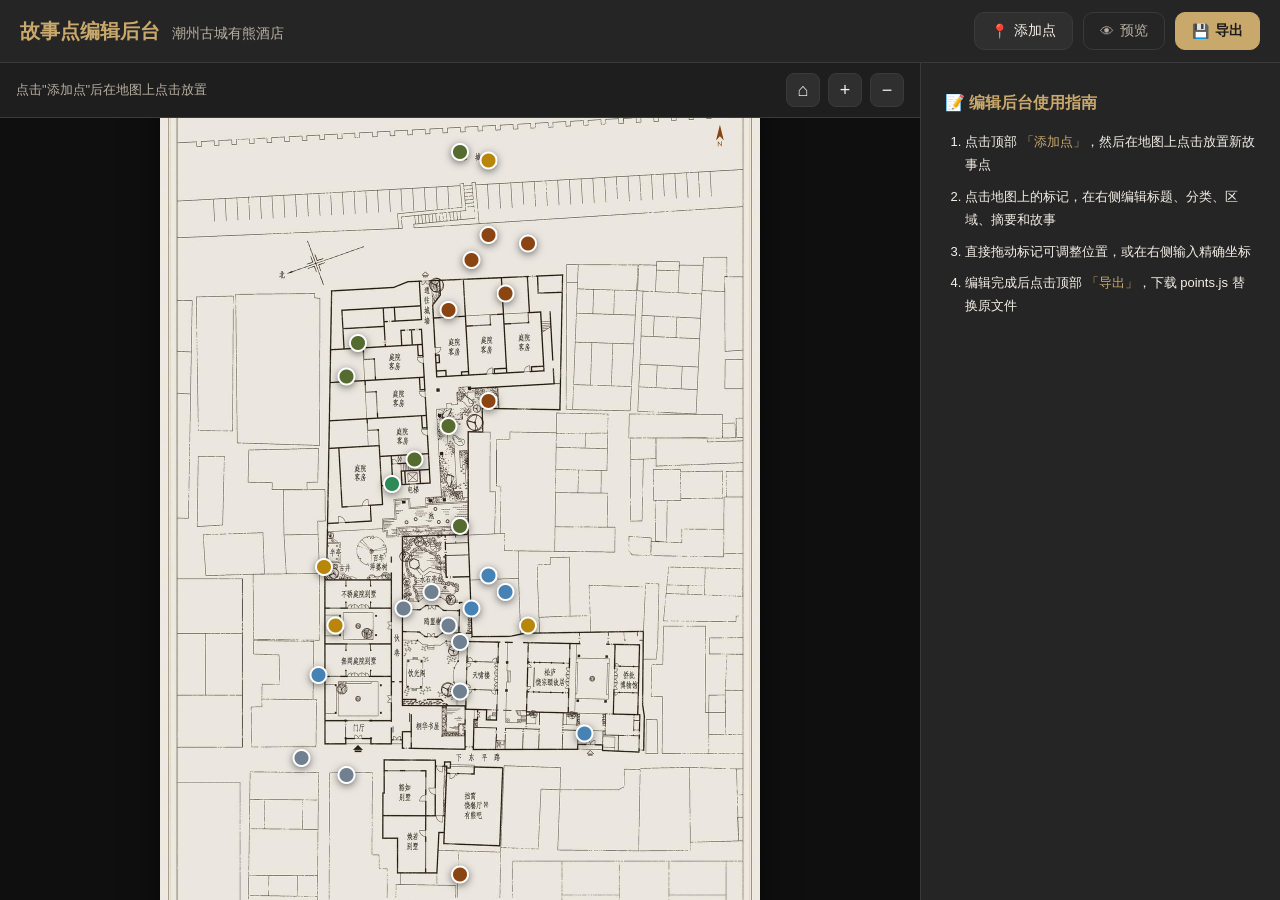
==== editor.html @ 387ad687 "初始版本：潮州古城有熊酒店故事地图 - 前台游客端 (index.html)：故事地图、打卡、路线导览、徽章、证书 - 编辑后台 (editor.html)：可视化添加/编辑/删除故事点 - 30个故" ====
<!DOCTYPE html>
<html lang="zh-CN">
<head>
  <meta charset="UTF-8">
  <meta name="viewport" content="width=device-width, initial-scale=1.0, maximum-scale=1.0, user-scalable=no, viewport-fit=cover">
  <title>潮州古城有熊酒店 · 故事点编辑后台</title>
  <link rel="stylesheet" href="css/editor.css">
</head>
<body>
  <div id="editor">
    <!-- 顶部工具栏 -->
    <header class="editor-header">
      <div class="editor-title">
        <h1>故事点编辑后台</h1>
        <span class="hotel-name">潮州古城有熊酒店</span>
      </div>
      <div class="editor-tools">
        <button class="tool-btn" id="addPointBtn" title="添加故事点">
          <span>📍</span> 添加点
        </button>
        <button class="tool-btn secondary" id="previewBtn" title="预览">
          <span>👁</span> 预览
        </button>
        <button class="tool-btn primary" id="exportBtn" title="导出数据">
          <span>💾</span> 导出
        </button>
      </div>
    </header>

    <!-- 主体 -->
    <div class="editor-body">
      <!-- 左侧地图 -->
      <div class="map-section">
        <div class="map-toolbar">
          <span class="hint" id="editorHint">点击"添加点"后在地图上点击放置</span>
          <button class="icon-btn" id="fitMapBtn" title="重置视图">⌂</button>
          <button class="icon-btn" id="zoomInBtn" title="放大">+</button>
          <button class="icon-btn" id="zoomOutBtn" title="缩小">−</button>
        </div>
        <div class="map-container" id="mapContainer">
          <div class="map-wrapper" id="mapWrapper">
            <img
              src="images/floor-plan-styled-1200.jpg"
              alt="潮州古城有熊酒店平面图"
              class="map-image"
              id="mapImage"
              draggable="false"
            >
            <div class="hotspots-layer" id="hotspotsLayer"></div>
          </div>
        </div>
      </div>

      <!-- 右侧属性面板 -->
      <div class="properties-panel" id="propertiesPanel">
        <div class="panel-empty" id="panelEmpty">
          <div class="panel-guide">
            <h4>📝 编辑后台使用指南</h4>
            <ol>
              <li>点击顶部 <strong>「添加点」</strong>，然后在地图上点击放置新故事点</li>
              <li>点击地图上的标记，在右侧编辑标题、分类、区域、摘要和故事</li>
              <li>直接拖动标记可调整位置，或在右侧输入精确坐标</li>
              <li>编辑完成后点击顶部 <strong>「导出」</strong>，下载 points.js 替换原文件</li>
            </ol>
          </div>
        </div>

        <form class="panel-form" id="panelForm">
          <div class="form-group">
            <label for="pId">ID</label>
            <input type="text" id="pId" readonly>
          </div>

          <div class="form-group">
            <label for="pTitle">标题 *</label>
            <input type="text" id="pTitle" placeholder="例如：大堂复古冰箱" required>
          </div>

          <div class="form-row">
            <div class="form-group">
              <label for="pCategory">分类</label>
              <select id="pCategory"></select>
            </div>
            <div class="form-group">
              <label for="pArea">所在区域</label>
              <input type="text" id="pArea" placeholder="例如：大堂">
            </div>
          </div>

          <div class="form-group">
            <label for="pSummary">一句话摘要</label>
            <input type="text" id="pSummary" placeholder="客人第一眼看到会想点击的简介">
          </div>

          <div class="form-group">
            <label for="pStory">完整故事</label>
            <textarea id="pStory" rows="10" placeholder="展开后的完整故事内容"></textarea>
          </div>

          <div class="form-row coords">
            <div class="form-group">
              <label>坐标 X</label>
              <input type="number" id="pX" step="0.0001" min="0" max="1">
            </div>
            <div class="form-group">
              <label>坐标 Y</label>
              <input type="number" id="pY" step="0.0001" min="0" max="1">
            </div>
          </div>

          <div class="form-actions">
            <button type="button" class="btn-secondary" id="deleteBtn">删除</button>
            <button type="submit" class="btn-primary" id="saveBtn">保存</button>
          </div>
        </form>
      </div>
    </div>

    <!-- 导出弹窗 -->
    <div class="modal" id="exportModal">
      <div class="modal-content">
        <div class="modal-header">
          <h3>导出数据</h3>
          <button class="close-btn" id="closeExportModal">×</button>
        </div>
        <div class="modal-body">
          <div class="export-steps">
            <h4>导出后替换文件</h4>
            <ol>
              <li>点击 <strong>points.js</strong> 下载数据文件</li>
              <li>将下载的文件重命名为 <code>points.js</code></li>
              <li>替换项目 <code>data/points.js</code> 文件</li>
              <li>如需备份，可同时下载 <strong>points.json</strong></li>
            </ol>
          </div>
          <div class="export-list">
            <button class="export-item" id="exportJsonBtn">
              <strong>points.json</strong>
              <span>数据备份</span>
            </button>
            <button class="export-item primary" id="exportJsBtn">
              <strong>points.js</strong>
              <span>前端运行文件 ⬇</span>
            </button>
          </div>
          <div class="export-preview">
            <label>数据预览（JSON）</label>
            <textarea id="exportPreview" rows="12" readonly></textarea>
          </div>
        </div>
      </div>
    </div>
    <!-- 确认弹窗 -->
    <div class="modal" id="confirmModal">
      <div class="modal-content confirm-content">
        <div class="modal-header">
          <h3 id="confirmTitle">确认</h3>
          <button class="close-btn" id="closeConfirmModal">×</button>
        </div>
        <div class="modal-body">
          <p id="confirmMessage">确定要执行此操作吗？</p>
          <div class="confirm-actions">
            <button class="btn-secondary" id="cancelConfirmBtn">取消</button>
            <button class="btn-primary" id="okConfirmBtn">确定</button>
          </div>
        </div>
      </div>
    </div>
  </div>

  <script src="data/points.js"></script>
  <script src="js/editor.js"></script>
</body>
</html>
---- css/editor.css ----
:root {
  --bg: #1a1a1a;
  --surface: #252525;
  --surface-light: #2f2f2f;
  --border: #3a3a3a;
  --text: #f5f0e8;
  --text-secondary: #b8b0a3;
  --accent: #c9a86c;
  --accent-dark: #a0845a;
  --danger: #c65d57;
  --success: #4a7c59;
  --radius: 10px;
  --shadow: 0 4px 20px rgba(0, 0, 0, 0.4);
}

* {
  box-sizing: border-box;
  -webkit-tap-highlight-color: transparent;
}

html, body {
  margin: 0;
  padding: 0;
  width: 100%;
  height: 100%;
  overflow: hidden;
  background: var(--bg);
  color: var(--text);
  font-family: -apple-system, BlinkMacSystemFont, "Segoe UI", "PingFang SC", "Hiragino Sans GB", "Microsoft YaHei", sans-serif;
}

#editor {
  display: flex;
  flex-direction: column;
  width: 100%;
  height: 100%;
}

/* 顶部栏 */
.editor-header {
  display: flex;
  justify-content: space-between;
  align-items: center;
  padding: 12px 20px;
  background: var(--surface);
  border-bottom: 1px solid var(--border);
  flex-shrink: 0;
}

.editor-title {
  display: flex;
  align-items: baseline;
  gap: 12px;
}

.editor-title h1 {
  margin: 0;
  font-size: 20px;
  font-weight: 600;
  color: var(--accent);
}

.hotel-name {
  font-size: 14px;
  color: var(--text-secondary);
}

.editor-tools {
  display: flex;
  gap: 10px;
}

.tool-btn {
  display: flex;
  align-items: center;
  gap: 6px;
  padding: 9px 16px;
  border-radius: var(--radius);
  border: 1px solid var(--border);
  background: var(--surface-light);
  color: var(--text);
  font-size: 14px;
  cursor: pointer;
  transition: all 0.2s ease;
}

.tool-btn:hover {
  background: #3a3a3a;
}

.tool-btn:active {
  transform: scale(0.97);
}

.tool-btn.primary {
  background: var(--accent);
  color: #1a1a1a;
  border-color: var(--accent);
  font-weight: 600;
}

.tool-btn.primary:hover {
  background: var(--accent-dark);
}

.tool-btn.secondary {
  background: transparent;
  color: var(--text-secondary);
}

.tool-btn.secondary:hover {
  color: var(--text);
  border-color: var(--text-secondary);
}

.tool-btn.active {
  background: var(--accent);
  color: #1a1a1a;
  border-color: var(--accent);
  font-weight: 600;
}

/* 主体 */
.editor-body {
  display: flex;
  flex: 1;
  overflow: hidden;
}

/* 地图区 */
.map-section {
  flex: 1;
  display: flex;
  flex-direction: column;
  min-width: 0;
  position: relative;
}

.map-toolbar {
  display: flex;
  align-items: center;
  gap: 8px;
  padding: 10px 16px;
  background: rgba(30, 30, 30, 0.9);
  border-bottom: 1px solid var(--border);
  z-index: 10;
}

.map-toolbar .hint {
  flex: 1;
  font-size: 13px;
  color: var(--text-secondary);
}

.icon-btn {
  width: 34px;
  height: 34px;
  border-radius: 8px;
  border: 1px solid var(--border);
  background: var(--surface-light);
  color: var(--text);
  font-size: 18px;
  cursor: pointer;
  display: flex;
  align-items: center;
  justify-content: center;
}

.icon-btn:hover {
  background: #3a3a3a;
}

.map-container {
  flex: 1;
  position: relative;
  overflow: hidden;
  background: #0f0f0f;
  cursor: grab;
}

.map-container:active {
  cursor: grabbing;
}

.map-container.add-mode {
  cursor: crosshair;
}

.map-wrapper {
  position: absolute;
  top: 0;
  left: 0;
  transform-origin: 0 0;
  will-change: transform;
  --map-scale: 1;
}

.map-image {
  max-width: none;
  max-height: none;
  width: auto;
  height: auto;
  display: block;
  pointer-events: none;
  box-shadow: 0 20px 60px rgba(0, 0, 0, 0.6);
}

.hotspots-layer {
  position: absolute;
  top: 0;
  left: 0;
  width: 100%;
  height: 100%;
  pointer-events: none;
}

/* 编辑热点 */
.edit-hotspot {
  position: absolute;
  width: 40px;
  height: 40px;
  transform: translate(-50%, -50%) scale(calc(1 / var(--map-scale)));
  pointer-events: auto;
  cursor: pointer;
  z-index: 10;
}

.edit-hotspot .dot {
  position: absolute;
  top: 50%;
  left: 50%;
  width: 18px;
  height: 18px;
  transform: translate(-50%, -50%);
  border-radius: 50%;
  background: var(--accent);
  border: 2.5px solid #fff;
  box-shadow: 0 2px 8px rgba(0, 0, 0, 0.5);
}

.edit-hotspot.selected .dot {
  background: #fff;
  border-color: var(--accent);
  transform: translate(-50%, -50%) scale(1.3);
}

.edit-hotspot .label {
  position: absolute;
  top: 24px;
  left: 50%;
  transform: translateX(-50%);
  white-space: nowrap;
  font-size: 13px;
  font-weight: 500;
  color: #fff;
  background: rgba(0, 0, 0, 0.75);
  padding: 3px 8px;
  border-radius: 5px;
  pointer-events: none;
  opacity: 0;
  transition: opacity 0.15s ease;
}

.edit-hotspot:hover .label,
.edit-hotspot.selected .label {
  opacity: 1;
}

.edit-hotspot:hover .dot,
.edit-hotspot.selected .dot {
  box-shadow: 0 0 0 6px rgba(201, 168, 108, 0.3);
}

/* 拖拽时的热点 */
.edit-hotspot.dragging {
  cursor: grabbing;
  z-index: 100;
}

.edit-hotspot.dragging .dot {
  background: var(--success);
}

/* 属性面板 */
.properties-panel {
  width: 360px;
  min-width: 360px;
  background: var(--surface);
  border-left: 1px solid var(--border);
  display: flex;
  flex-direction: column;
  overflow-y: auto;
}

.panel-empty {
  flex: 1;
  display: flex;
  flex-direction: column;
  align-items: center;
  justify-content: flex-start;
  padding: 30px 24px;
  color: var(--text-secondary);
}

.panel-guide {
  width: 100%;
  text-align: left;
}

.panel-guide h4 {
  margin: 0 0 16px 0;
  font-size: 16px;
  color: var(--accent);
  font-weight: 600;
}

.panel-guide ol {
  margin: 0;
  padding-left: 20px;
  line-height: 1.8;
  font-size: 13px;
  color: var(--text);
}

.panel-guide li {
  margin-bottom: 8px;
}

.panel-guide strong {
  color: var(--accent);
  font-weight: 500;
}

.panel-form {
  padding: 20px;
  display: none;
}

.panel-form.show {
  display: block;
}

.form-group {
  margin-bottom: 16px;
}

.form-row {
  display: flex;
  gap: 12px;
}

.form-row .form-group {
  flex: 1;
}

.form-row.coords .form-group {
  min-width: 0;
}

.form-row.coords input {
  width: 100%;
}

label {
  display: block;
  margin-bottom: 6px;
  font-size: 13px;
  color: var(--text-secondary);
}

input[type="text"],
input[type="number"],
select,
textarea {
  width: 100%;
  padding: 10px 12px;
  border: 1px solid var(--border);
  border-radius: var(--radius);
  background: var(--bg);
  color: var(--text);
  font-size: 14px;
  font-family: inherit;
}

input:focus,
select:focus,
textarea:focus {
  outline: none;
  border-color: var(--accent);
}

textarea {
  resize: vertical;
  line-height: 1.6;
}

input[readonly] {
  background: var(--surface-light);
  color: var(--text-secondary);
}

.form-actions {
  display: flex;
  gap: 12px;
  margin-top: 24px;
  padding-top: 20px;
  border-top: 1px solid var(--border);
}

.btn-primary,
.btn-secondary {
  flex: 1;
  padding: 12px;
  border-radius: var(--radius);
  border: none;
  font-size: 14px;
  font-weight: 600;
  cursor: pointer;
  transition: all 0.2s ease;
}

.btn-primary {
  background: var(--accent);
  color: #1a1a1a;
}

.btn-primary:hover {
  background: var(--accent-dark);
}

.btn-secondary {
  background: transparent;
  color: var(--danger);
  border: 1px solid var(--danger);
}

.btn-secondary:hover {
  background: rgba(198, 93, 87, 0.1);
}

/* 弹窗 */
.modal {
  position: fixed;
  top: 0;
  left: 0;
  right: 0;
  bottom: 0;
  z-index: 200;
  background: rgba(0, 0, 0, 0.7);
  display: flex;
  align-items: center;
  justify-content: center;
  padding: 20px;
  opacity: 0;
  visibility: hidden;
  transition: all 0.3s ease;
}

.modal.show {
  opacity: 1;
  visibility: visible;
}

.modal-content {
  background: var(--surface);
  border-radius: var(--radius);
  width: 100%;
  max-width: 600px;
  max-height: 85vh;
  display: flex;
  flex-direction: column;
  overflow: hidden;
  box-shadow: var(--shadow);
}

.modal-header {
  display: flex;
  justify-content: space-between;
  align-items: center;
  padding: 16px 20px;
  border-bottom: 1px solid var(--border);
}

.modal-header h3 {
  margin: 0;
  font-size: 18px;
}

.close-btn {
  background: none;
  border: none;
  color: var(--text-secondary);
  font-size: 28px;
  cursor: pointer;
  padding: 0;
  width: 36px;
  height: 36px;
}

.modal-body {
  padding: 20px;
  overflow-y: auto;
}

.modal-body p {
  margin: 0 0 16px 0;
  color: var(--text-secondary);
  font-size: 14px;
}

.export-list {
  display: flex;
  gap: 12px;
  margin-bottom: 20px;
}

.export-item {
  flex: 1;
  display: flex;
  flex-direction: column;
  gap: 4px;
  padding: 16px;
  border: 1px solid var(--border);
  border-radius: var(--radius);
  background: var(--surface-light);
  color: var(--text);
  cursor: pointer;
  transition: all 0.2s ease;
  text-align: left;
}

.export-item:hover {
  border-color: var(--accent);
}

.export-item strong {
  font-size: 14px;
  color: var(--accent);
}

.export-item span {
  font-size: 12px;
  color: var(--text-secondary);
}

.export-steps {
  margin-bottom: 20px;
}

.export-steps h4 {
  margin: 0 0 12px 0;
  font-size: 15px;
  color: var(--accent);
  font-weight: 600;
}

.export-steps ol {
  margin: 0;
  padding-left: 18px;
  line-height: 1.8;
  font-size: 13px;
  color: var(--text);
}

.export-steps li {
  margin-bottom: 6px;
}

.export-steps strong {
  color: var(--accent);
  font-weight: 500;
}

.export-steps code {
  background: rgba(255, 255, 255, 0.08);
  padding: 2px 6px;
  border-radius: 4px;
  font-family: "SF Mono", Monaco, "Cascadia Code", monospace;
  font-size: 12px;
  color: var(--text-secondary);
}

.export-item.primary {
  border-color: var(--accent);
  background: rgba(201, 168, 108, 0.1);
}

/* 确认弹窗 */
.confirm-content {
  max-width: 380px;
}

.confirm-content .modal-body {
  text-align: center;
}

.confirm-content p {
  margin: 0 0 20px 0;
  font-size: 15px;
  color: var(--text);
}

.confirm-actions {
  display: flex;
  gap: 12px;
}

.confirm-actions .btn-primary,
.confirm-actions .btn-secondary {
  flex: 1;
  padding: 12px;
  border-radius: var(--radius);
  border: none;
  font-size: 14px;
  font-weight: 600;
  cursor: pointer;
}

.confirm-actions .btn-primary {
  background: var(--accent);
  color: #1a1a1a;
}

.confirm-actions .btn-secondary {
  background: transparent;
  color: var(--text);
  border: 1px solid var(--border);
}

/* 响应式 */
@media (max-width: 900px) {
  .editor-body {
    flex-direction: column;
  }

  .properties-panel {
    width: 100%;
    min-width: auto;
    max-height: 45vh;
    border-left: none;
    border-top: 1px solid var(--border);
  }

  .editor-header {
    flex-direction: column;
    gap: 12px;
    align-items: flex-start;
  }
}
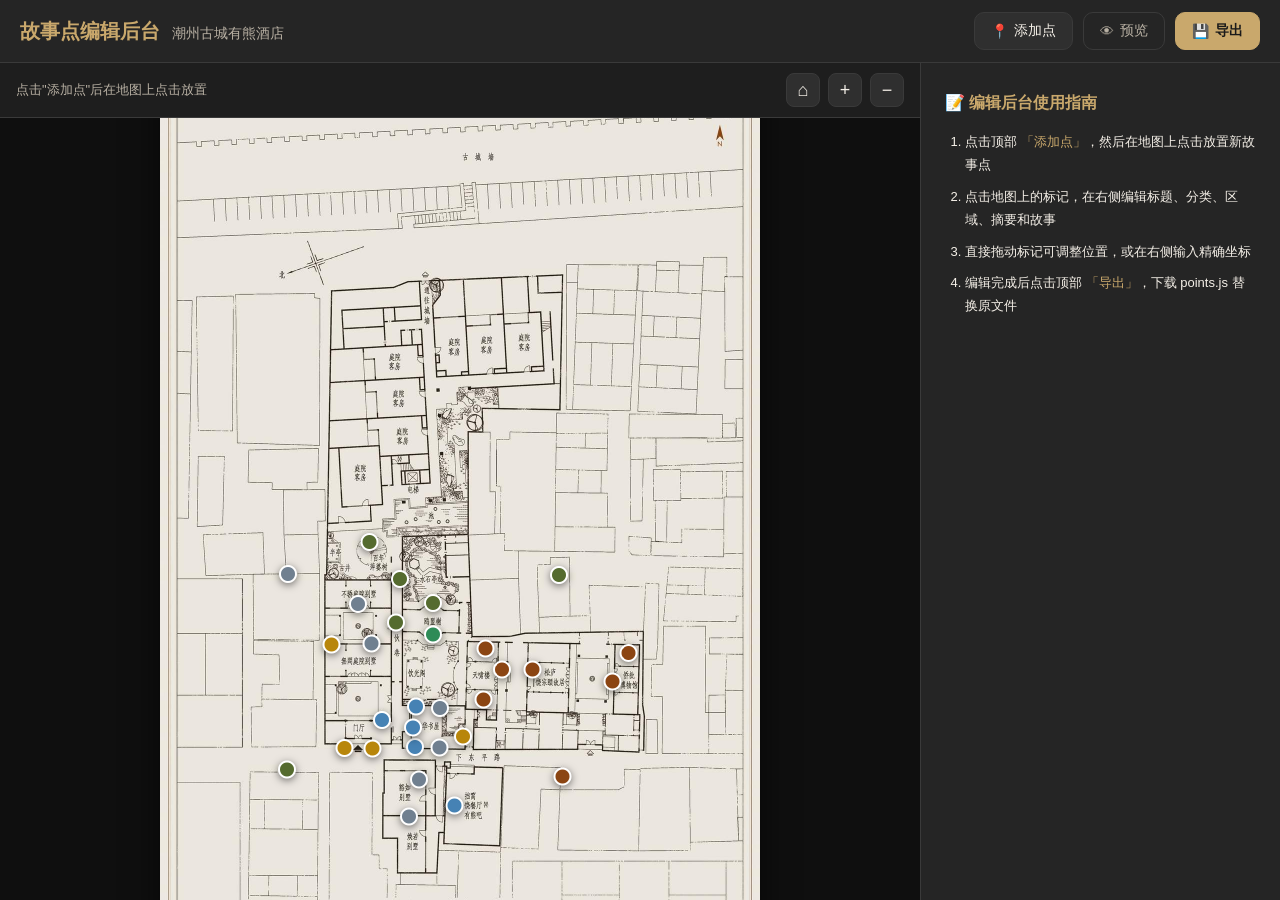
==== commit 1cc465aa: "修复静态资源缓存：给 points.js/app.js/editor.js 加版本号，升级 SW 到 v6 - 给 data/points.js 添加 ?v=5 防止浏览器缓存旧数据 - 给 js/a" ====
--- a/editor.html
+++ b/editor.html
@@ -4,7 +4,7 @@
   <meta charset="UTF-8">
   <meta name="viewport" content="width=device-width, initial-scale=1.0, maximum-scale=1.0, user-scalable=no, viewport-fit=cover">
   <title>潮州古城有熊酒店 · 故事点编辑后台</title>
-  <link rel="stylesheet" href="css/editor.css">
+  <link rel="stylesheet" href="css/editor.css?v=2">
 </head>
 <body>
   <div id="editor">
@@ -110,7 +110,7 @@
 
           <div class="form-actions">
             <button type="button" class="btn-secondary" id="deleteBtn">删除</button>
-            <button type="submit" class="btn-primary" id="saveBtn">保存</button>
+            <button type="button" class="btn-primary" id="saveBtn">保存</button>
           </div>
         </form>
       </div>
@@ -168,7 +168,7 @@
     </div>
   </div>
 
-  <script src="data/points.js"></script>
-  <script src="js/editor.js"></script>
+  <script src="data/points.js?v=5"></script>
+  <script src="js/editor.js?v=2"></script>
 </body>
 </html>
